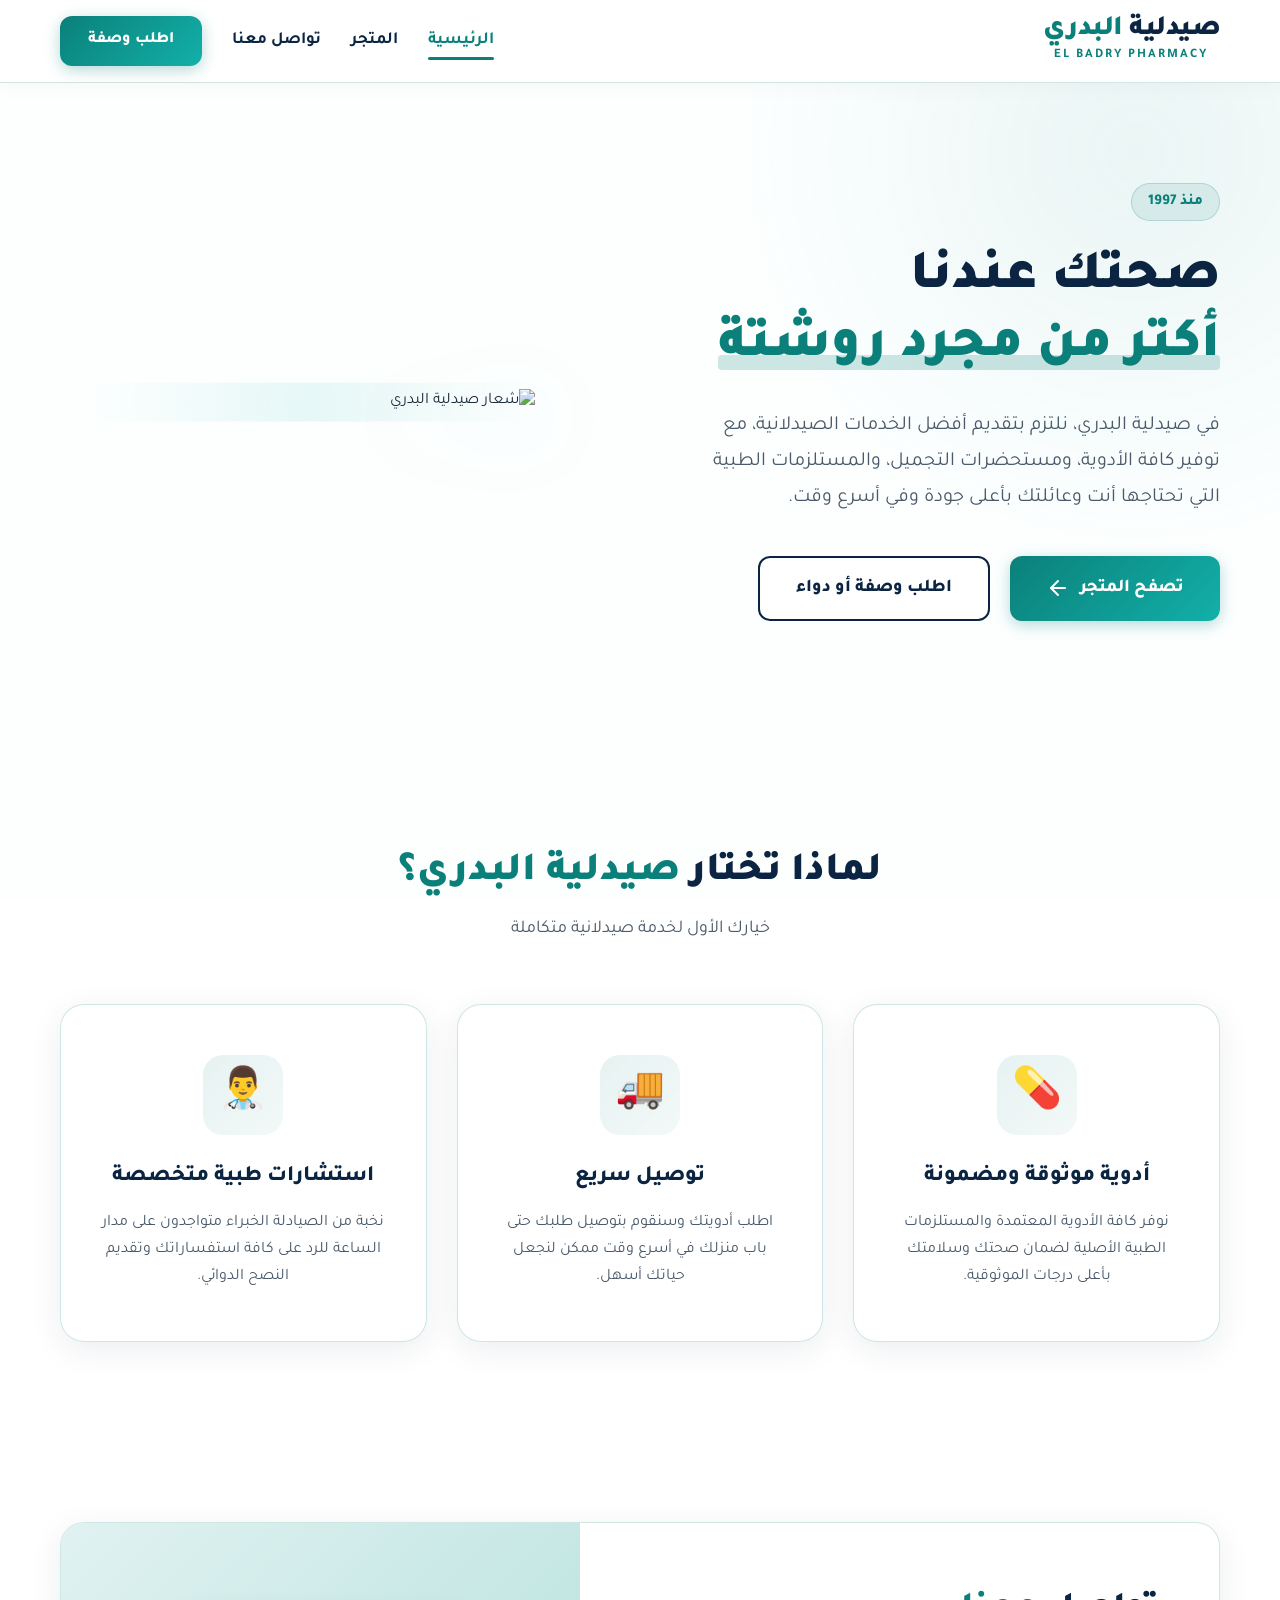
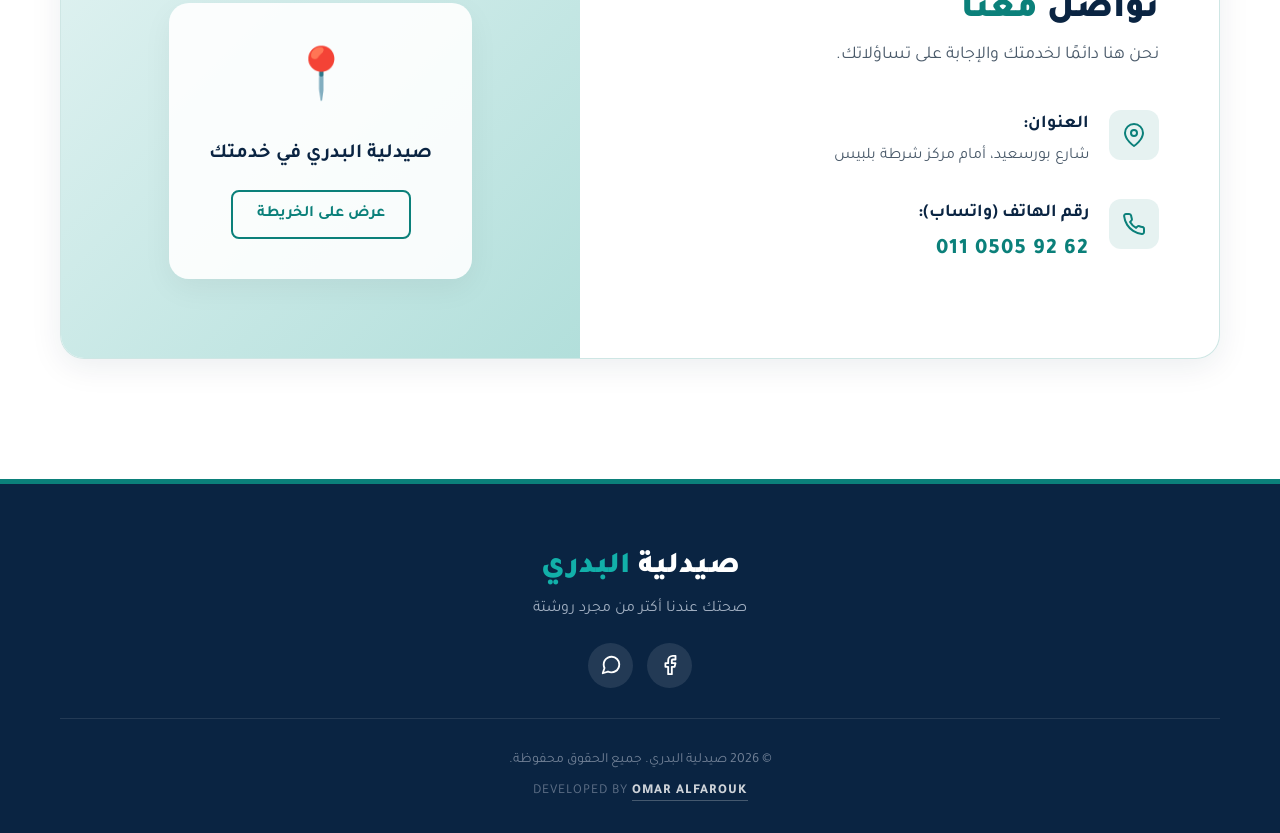
==== index.html @ ee7cc5f9 "Add files via upload" ====
<!DOCTYPE html>
<html lang="ar" dir="rtl">

<head>
    <meta charset="UTF-8">
    <meta name="viewport" content="width=device-width, initial-scale=1.0">
    <title>صيدلية البدري - El Badry Pharmacy</title>
    <link rel="icon" type="image/png" href="logologo.png"size="any">
    <!-- Google Fonts -->
    <link rel="preconnect" href="https://fonts.googleapis.com">
    <link rel="preconnect" href="https://fonts.gstatic.com" crossorigin>
    <link href="https://fonts.googleapis.com/css2?family=Tajawal:wght@400;500;700;800;900&display=swap"
        rel="stylesheet">
    <link rel="stylesheet" href="css/style.css?v=5">
    <meta name="description"
        content="صيدلية البدري هي خيارك الأول للرعاية الصحية والأدوية. صحتك عندنا أكتر من مجرد روشتة، منذ 1997. شارع بورسعيد امام مركز شرطة بلبيس.">
</head>

<body>
    <div class="bg-pattern"></div>

    <header class="navbar">
        <div class="container">
            <div class="logo">
                <a href="index.html">
                    <h1>صيدلية <span>البدري</span></h1>
                    <span class="en-logo">EL BADRY PHARMACY</span>
                </a>
            </div>
            <nav id="nav-links">
                <a href="index.html" class="active">الرئيسية</a>
                <a href="store.html">المتجر</a>
                <a href="#contact">تواصل معنا</a>
                <a href="order.html" class="btn-primary pulse-btn">اطلب وصفة</a>
            </nav>
        </div>
    </header>

    <main>
        <section class="hero">
            <div class="container hero-content">
                <div class="text-content">
                    <div class="badge">منذ 1997</div>
                    <h2>صحتك عندنا <br><span class="highlight">أكتر من مجرد روشتة</span></h2>
                    <p>في صيدلية البدري، نلتزم بتقديم أفضل الخدمات الصيدلانية، مع توفير كافة الأدوية، ومستحضرات التجميل،
                        والمستلزمات الطبية التي تحتاجها أنت وعائلتك بأعلى جودة وفي أسرع وقت.</p>
                    <div class="actions">
                        <a href="store.html" class="btn-primary btn-large shadow-hover">تصفح المتجر
                            <svg xmlns="http://www.w3.org/2000/svg" width="24" height="24" viewBox="0 0 24 24"
                                fill="none" stroke="currentColor" stroke-width="2" stroke-linecap="round"
                                stroke-linejoin="round">
                                <line x1="5" y1="12" x2="19" y2="12"></line>
                                <polyline points="12 5 5 12 12 19"></polyline>
                            </svg>
                        </a>
                        <a href="order.html" class="btn-secondary btn-large">اطلب وصفة أو دواء</a>
                    </div>
                </div>
                <div class="image-content">
                    <!-- ضع صورة اللوجو هنا، قم بتسميتها logo.png أو logo.svg وضعها في مجلد public -->
                    <img src="logo.png" alt="شعار صيدلية البدري" class="hero-logo-img float-anim">
                </div>
            </div>
        </section>

        <section class="features" id="about">
            <div class="container">
                <div class="section-title">
                    <h2>لماذا تختار <span>صيدلية البدري؟</span></h2>
                    <p>خيارك الأول لخدمة صيدلانية متكاملة</p>
                </div>
                <div class="features-grid">
                    <div class="feature-card glass-card">
                        <div class="icon-wrapper">💊</div>
                        <h3>أدوية موثوقة ومضمونة</h3>
                        <p>نوفر كافة الأدوية المعتمدة والمستلزمات الطبية الأصلية لضمان صحتك وسلامتك بأعلى درجات
                            الموثوقية.</p>
                    </div>
                    <div class="feature-card glass-card">
                        <div class="icon-wrapper">🚚</div>
                        <h3>توصيل سريع</h3>
                        <p>اطلب أدويتك وسنقوم بتوصيل طلبك حتى باب منزلك في أسرع وقت ممكن لنجعل حياتك أسهل.</p>
                    </div>
                    <div class="feature-card glass-card">
                        <div class="icon-wrapper">👨‍⚕️</div>
                        <h3>استشارات طبية متخصصة</h3>
                        <p>نخبة من الصيادلة الخبراء متواجدون على مدار الساعة للرد على كافة استفساراتك وتقديم النصح
                            الدوائي.</p>
                    </div>
                </div>
            </div>
        </section>

        <section class="contact-section" id="contact">
            <div class="container">
                <div class="contact-card glass-card">
                    <div class="contact-info">
                        <h2>تواصل <span>معنا</span></h2>
                        <p>نحن هنا دائمًا لخدمتك والإجابة على تساؤلاتك.</p>

                        <div class="info-item">
                            <div class="info-icon">
                                <svg xmlns="http://www.w3.org/2000/svg" width="24" height="24" viewBox="0 0 24 24"
                                    fill="none" stroke="currentColor" stroke-width="2" stroke-linecap="round"
                                    stroke-linejoin="round">
                                    <path d="M21 10c0 7-9 13-9 13s-9-6-9-13a9 9 0 0 1 18 0z"></path>
                                    <circle cx="12" cy="10" r="3"></circle>
                                </svg>
                            </div>
                            <div class="info-text">
                                <strong>العنوان:</strong>
                                <span>شارع بورسعيد، أمام مركز شرطة بلبيس</span>
                            </div>
                        </div>

                        <div class="info-item">
                            <div class="info-icon">
                                <svg xmlns="http://www.w3.org/2000/svg" width="24" height="24" viewBox="0 0 24 24"
                                    fill="none" stroke="currentColor" stroke-width="2" stroke-linecap="round"
                                    stroke-linejoin="round">
                                    <path
                                        d="M22 16.92v3a2 2 0 0 1-2.18 2 19.79 19.79 0 0 1-8.63-3.07 19.5 19.5 0 0 1-6-6 19.79 19.79 0 0 1-3.07-8.67A2 2 0 0 1 4.11 2h3a2 2 0 0 1 2 1.72 12.84 12.84 0 0 0 .7 2.81 2 2 0 0 1-.45 2.11L8.09 9.91a16 16 0 0 0 6 6l1.27-1.27a2 2 0 0 1 2.11-.45 12.84 12.84 0 0 0 2.81.7A2 2 0 0 1 22 16.92z">
                                    </path>
                                </svg>
                            </div>
                            <div class="info-text">
                                <strong>رقم الهاتف (واتساب):</strong>
                                <a href="https://wa.me/+201105059262" target="_blank">
                                    <span class="phone-num" dir="ltr"
                                        style="display: inline-block; transition: transform 0.3s;">011 0505 92 62</span>
                                </a>
                            </div>
                        </div>
                    </div>
                    <div class="contact-map">
                        <!-- Placeholder for a map or just an illustration -->
                        <div class="map-placeholder">
                            <div class="map-icon">📍</div>
                            <p>صيدلية البدري في خدمتك</p>
                            <a href="https://maps.google.com/?q=صيدلية+البدري+بلبيس" target="_blank"
                                class="btn-outline">عرض على الخريطة</a>
                        </div>
                    </div>
                </div>
            </div>
        </section>
    </main>

    <footer>
        <div class="container footer-content">
            <div class="footer-logo">
                <h3>صيدلية <span>البدري</span></h3>
                <p style="margin-bottom: 20px;">صحتك عندنا أكتر من مجرد روشتة</p>
                <div class="social-links" style="margin-bottom: 30px;">
                    <a href="https://www.facebook.com/elbadrypharmacies" target="_blank"
                        style="display: inline-flex; align-items: center; justify-content: center; width: 45px; height: 45px; background: rgba(255,255,255,0.1); border-radius: 50%; color: white; transition: all 0.3s; margin: 0 5px;"
                        onmouseover="this.style.background='var(--primary-light)'; this.style.transform='translateY(-3px)';"
                        onmouseout="this.style.background='rgba(255,255,255,0.1)'; this.style.transform='translateY(0)';">
                        <svg xmlns="http://www.w3.org/2000/svg" width="22" height="22" viewBox="0 0 24 24" fill="none"
                            stroke="currentColor" stroke-width="2" stroke-linecap="round" stroke-linejoin="round">
                            <path d="M18 2h-3a5 5 0 0 0-5 5v3H7v4h3v8h4v-8h3l1-4h-4V7a1 1 0 0 1 1-1h3z"></path>
                        </svg>
                    </a>
                    <a href="https://wa.me/+201105059262" target="_blank"
                        style="display: inline-flex; align-items: center; justify-content: center; width: 45px; height: 45px; background: rgba(255,255,255,0.1); border-radius: 50%; color: white; transition: all 0.3s; margin: 0 5px;"
                        onmouseover="this.style.background='#25D366'; this.style.transform='translateY(-3px)';"
                        onmouseout="this.style.background='rgba(255,255,255,0.1)'; this.style.transform='translateY(0)';">
                        <svg xmlns="http://www.w3.org/2000/svg" width="22" height="22" viewBox="0 0 24 24" fill="none"
                            stroke="currentColor" stroke-width="2" stroke-linecap="round" stroke-linejoin="round">
                            <path
                                d="M21 11.5a8.38 8.38 0 0 1-.9 3.8 8.5 8.5 0 0 1-7.6 4.7 8.38 8.38 0 0 1-3.8-.9L3 21l1.9-5.7a8.38 8.38 0 0 1-.9-3.8 8.5 8.5 0 0 1 4.7-7.6 8.38 8.38 0 0 1 3.8-.9h.5a8.48 8.48 0 0 1 8 8v.5z">
                            </path>
                        </svg>
                    </a>
                </div>
            </div>
            <div class="footer-bottom">
                <p>&copy; 2026 صيدلية البدري. جميع الحقوق محفوظة.</p>
                <p style="margin-top: 10px; font-size: 0.85em; opacity: 0.8; letter-spacing: 1px;">
                    DEVELOPED BY <a href="https://wa.me/201040981238" target="_blank"
                        style="color: #fff; font-weight: 800; text-decoration: none; border-bottom: 1px solid rgba(255,255,255,0.3); padding-bottom: 2px; transition: all 0.3s;"
                        onmouseover="this.style.borderBottom='1px solid #fff'; this.style.color='var(--primary-light)';"
                        onmouseout="this.style.borderBottom='1px solid rgba(255,255,255,0.3)'; this.style.color='#fff';">OMAR
                        ALFAROUK</a>
                </p>
            </div>
        </div>
    </footer>
</body>

</html>
---- css/style.css ----
/* CSS Variables based on El Badry Pharmacy branding */
:root {
    --primary-color: #0b807a;       /* Teal/Dark Cyan */
    --primary-light: #12b0a9;       /* Lighter Teal */
    --primary-dark: #075e5a;        /* Darker Teal */
    --secondary-color: #0a2442;     /* Navy Blue */
    --secondary-light: #16365c;     /* Lighter Navy */
    
    --bg-color: #f2fafa;            /* Very light cyan/white */
    --white: #ffffff;
    --text-dark: #1a2a3a;
    --text-gray: #4a5a6a;
    --border-color: #d1e5e4;
    
    --success-color: #059669;
    --error-color: #dc2626;
    
    --font-family: 'Tajawal', sans-serif;
    
    /* Modern Glassmorphism variables */
    --glass-bg: rgba(255, 255, 255, 0.85);
    --glass-border: rgba(11, 128, 122, 0.2);
    --glass-shadow: 0 8px 32px 0 rgba(10, 36, 66, 0.08);
}

* {
    box-sizing: border-box;
    margin: 0;
    padding: 0;
}

html, body {
    max-width: 100%;
    overflow-x: hidden;
}

html {
    scroll-behavior: smooth;
}

body {
    font-family: var(--font-family);
    background-color: var(--white);
    color: var(--text-dark);
    line-height: 1.6;
    overflow-x: hidden;
}

::selection {
    background-color: var(--primary-light);
    color: var(--white);
}

a {
    text-decoration: none;
    color: inherit;
    transition: all 0.3s ease;
}

.container {
    max-width: 1200px;
    margin: 0 auto;
    padding: 0 20px;
    width: 100%;
}

/* Background Pattern */
.bg-pattern {
    position: fixed;
    top: 0;
    left: 0;
    width: 100vw;
    height: 100vh;
    z-index: -1;
    background-color: var(--bg-color);
    background-image: radial-gradient(var(--primary-color) 0.5px, transparent 0.5px), radial-gradient(var(--primary-color) 0.5px, var(--bg-color) 0.5px);
    background-size: 20px 20px;
    background-position: 0 0, 10px 10px;
    opacity: 0.15;
}

/* Navbar */
.navbar {
    background-color: rgba(255, 255, 255, 0.95);
    backdrop-filter: blur(10px);
    -webkit-backdrop-filter: blur(10px);
    border-bottom: 1px solid var(--border-color);
    position: sticky;
    top: 0;
    z-index: 1000;
    box-shadow: 0 4px 20px rgba(0,0,0,0.03);
    transition: all 0.3s ease;
}

.navbar .container {
    display: flex;
    justify-content: space-between;
    align-items: center;
    padding: 15px 20px;
}

.logo a {
    display: flex;
    flex-direction: column;
    align-items: center;
}

.logo h1 {
    color: var(--secondary-color);
    font-size: 28px;
    font-weight: 900;
    letter-spacing: -0.5px;
    line-height: 1.1;
}

.logo h1 span {
    color: var(--primary-color);
}

.logo .en-logo {
    font-size: 13px;
    color: var(--primary-color);
    letter-spacing: 2px;
    font-weight: 700;
}

nav {
    display: flex;
    align-items: center;
    gap: 30px;
}

nav a {
    font-weight: 700;
    font-size: 17px;
    color: var(--secondary-color);
    position: relative;
}

nav a:not(.btn-primary)::after {
    content: '';
    position: absolute;
    bottom: -6px;
    left: 50%;
    transform: translateX(-50%);
    width: 0;
    height: 3px;
    background-color: var(--primary-color);
    border-radius: 2px;
    transition: width 0.3s ease;
}

nav a:hover:not(.btn-primary)::after, 
nav a.active:not(.btn-primary)::after {
    width: 100%;
}

nav a:hover:not(.btn-primary), 
nav a.active:not(.btn-primary) {
    color: var(--primary-color);
}

/* Buttons */
.btn-primary, .btn-secondary {
    display: inline-flex;
    align-items: center;
    justify-content: center;
    gap: 10px;
    padding: 12px 28px;
    border-radius: 12px;
    font-weight: 800;
    font-size: 16px;
    border: none;
    cursor: pointer;
    transition: all 0.4s cubic-bezier(0.175, 0.885, 0.32, 1.275);
    text-align: center;
    position: relative;
    overflow: hidden;
}

.btn-primary {
    background: linear-gradient(135deg, var(--primary-color) 0%, var(--primary-light) 100%);
    color: var(--white) !important;
    box-shadow: 0 4px 15px rgba(11, 128, 122, 0.3);
}

.btn-primary:hover {
    transform: translateY(-3px);
    box-shadow: 0 8px 25px rgba(11, 128, 122, 0.4);
    background: linear-gradient(135deg, var(--primary-light) 0%, var(--primary-color) 100%);
}

.btn-secondary {
    background-color: var(--white);
    color: var(--secondary-color) !important;
    border: 2px solid var(--secondary-color);
}

.btn-secondary:hover {
    background-color: var(--secondary-color);
    color: var(--white) !important;
    transform: translateY(-3px);
}

.btn-large {
    padding: 16px 36px;
    font-size: 18px;
}

.btn-outline {
    background-color: transparent;
    border: 2px solid var(--primary-color);
    color: var(--primary-color);
    padding: 10px 24px;
    border-radius: 8px;
    font-weight: 700;
    display: inline-block;
}

.btn-outline:hover {
    background-color: var(--primary-color);
    color: var(--white);
}

/* Pulse animation for CTA */
.pulse-btn {
    animation: pulse 2s infinite;
}

@keyframes pulse {
    0% { box-shadow: 0 0 0 0 rgba(11, 128, 122, 0.6); }
    70% { box-shadow: 0 0 0 15px rgba(11, 128, 122, 0); }
    100% { box-shadow: 0 0 0 0 rgba(11, 128, 122, 0); }
}

/* Hero Section */
.hero {
    position: relative;
    padding: 100px 0 120px;
    overflow: hidden;
}

.hero::before {
    content: '';
    position: absolute;
    top: -50%; right: -20%;
    width: 800px; height: 800px;
    background: radial-gradient(circle, rgba(11,128,122,0.08) 0%, rgba(255,255,255,0) 70%);
    border-radius: 50%;
    z-index: -1;
}

.hero-content {
    display: flex;
    align-items: center;
    justify-content: space-between;
    gap: 60px;
}

.text-content {
    flex: 1.2;
}

.badge {
    display: inline-block;
    padding: 6px 16px;
    background-color: rgba(11, 128, 122, 0.1);
    color: var(--primary-color);
    border-radius: 50px;
    font-weight: 800;
    font-size: 15px;
    margin-bottom: 25px;
    border: 1px solid rgba(11, 128, 122, 0.2);
}

.text-content h2 {
    font-size: 55px;
    color: var(--secondary-color);
    margin-bottom: 25px;
    line-height: 1.25;
    font-weight: 900;
}

.text-content h2 .highlight {
    color: var(--primary-color);
    position: relative;
    z-index: 1;
}

.text-content h2 .highlight::after {
    content: '';
    position: absolute;
    bottom: 5px; right: 0;
    width: 100%; height: 15px;
    background-color: rgba(11, 128, 122, 0.2);
    z-index: -1;
    border-radius: 4px;
}

.text-content p {
    font-size: 20px;
    color: var(--text-gray);
    margin-bottom: 40px;
    line-height: 1.8;
    max-width: 90%;
}

.actions {
    display: flex;
    gap: 20px;
}

.image-content {
    flex: 1;
    display: flex;
    justify-content: center;
    position: relative;
}

.image-content::after {
    content: '';
    position: absolute;
    width: 100%; height: 100%;
    background: radial-gradient(circle, var(--primary-light) 0%, transparent 60%);
    opacity: 0.1;
    scale: 1.5;
    z-index: -1;
}

.hero-logo-img {
    width: 100%;
    max-width: 450px;
    height: auto;
    object-fit: contain;
    filter: drop-shadow(0 20px 40px rgba(11, 128, 122, 0.25));
}

.float-anim {
    animation: float 6s ease-in-out infinite;
}

@keyframes float {
    0% { transform: translateY(0px); }
    50% { transform: translateY(-20px); }
    100% { transform: translateY(0px); }
}

/* Glassmorphism Cards */
.glass-card {
    background: var(--glass-bg);
    backdrop-filter: blur(16px);
    -webkit-backdrop-filter: blur(16px);
    border: 1px solid var(--glass-border);
    box-shadow: var(--glass-shadow);
    border-radius: 24px;
}

/* Features Section */
.features {
    padding: 100px 0;
    background-color: transparent;
    position: relative;
    z-index: 10;
}

.section-title {
    text-align: center;
    margin-bottom: 60px;
}

.section-title h2 {
    font-size: 40px;
    color: var(--secondary-color);
    font-weight: 900;
}

.section-title h2 span {
    color: var(--primary-color);
}

.section-title p {
    font-size: 18px;
    color: var(--text-gray);
    margin-top: 10px;
}

.features-grid {
    display: grid;
    grid-template-columns: repeat(auto-fit, minmax(320px, 1fr));
    gap: 30px;
}

.feature-card {
    padding: 50px 40px;
    text-align: center;
    transition: transform 0.4s ease, box-shadow 0.4s ease;
}

.feature-card:hover {
    transform: translateY(-15px);
    box-shadow: 0 20px 40px rgba(10, 36, 66, 0.12);
    border-color: rgba(11, 128, 122, 0.4);
}

.feature-card .icon-wrapper {
    width: 80px; height: 80px;
    margin: 0 auto 25px;
    background: linear-gradient(135deg, rgba(11, 128, 122, 0.1), rgba(11, 128, 122, 0.05));
    border-radius: 20px;
    display: flex;
    align-items: center;
    justify-content: center;
    font-size: 40px;
    color: var(--primary-color);
}

.feature-card h3 {
    color: var(--secondary-color);
    font-size: 22px;
    margin-bottom: 15px;
    font-weight: 800;
}

.feature-card p {
    color: var(--text-gray);
    font-size: 16px;
    line-height: 1.7;
}

/* Contact Section */
.contact-section {
    padding: 80px 0 120px;
}

.contact-card {
    display: flex;
    overflow: hidden;
    padding: 0;
}

.contact-info {
    flex: 1;
    padding: 60px;
}

.contact-info h2 {
    font-size: 36px;
    color: var(--secondary-color);
    font-weight: 900;
}

.contact-info h2 span {
    color: var(--primary-color);
}

.contact-info > p {
    font-size: 18px;
    color: var(--text-gray);
    margin-bottom: 40px;
}

.info-item {
    display: flex;
    align-items: flex-start;
    gap: 20px;
    margin-bottom: 30px;
}

.info-icon {
    width: 50px; height: 50px;
    background-color: rgba(11, 128, 122, 0.1);
    color: var(--primary-color);
    border-radius: 12px;
    display: flex;
    align-items: center;
    justify-content: center;
    flex-shrink: 0;
}

.info-text strong {
    display: block;
    color: var(--secondary-color);
    font-size: 18px;
    margin-bottom: 5px;
}

.info-text span {
    color: var(--text-gray);
    font-size: 16px;
}

.phone-num {
    font-size: 22px !important;
    font-weight: 800;
    color: var(--primary-color) !important;
    letter-spacing: 1px;
}

.contact-map {
    flex: 1;
    background: linear-gradient(135deg, #e0f2f1 0%, #b2dfdb 100%);
    display: flex;
    align-items: center;
    justify-content: center;
    min-height: 400px;
}

.map-placeholder {
    text-align: center;
    background: rgba(255,255,255,0.9);
    padding: 40px;
    border-radius: 20px;
    box-shadow: 0 10px 30px rgba(0,0,0,0.05);
}

.map-icon {
    font-size: 50px;
    margin-bottom: 15px;
}

.map-placeholder p {
    font-weight: 700;
    color: var(--secondary-color);
    margin-bottom: 20px;
    font-size: 20px;
}

/* Order Page Enhancements */
.order-body {
    background-color: var(--bg-color);
}

.order-header {
    margin-bottom: 40px;
}

.order-header h2 {
    font-size: 42px;
    color: var(--secondary-color);
    font-weight: 900;
}

.order-header h2 span {
    color: var(--primary-color);
}

.order-header p {
    font-size: 18px;
    color: var(--text-gray);
    max-width: 600px;
    margin: 15px auto 0;
}

.form-wrapper {
    max-width: 750px;
    margin: 0 auto;
    padding: 50px;
}

.form-anim {
    animation: slideUp 0.8s cubic-bezier(0.165, 0.84, 0.44, 1) forwards;
}

@keyframes slideUp {
    from { opacity: 0; transform: translateY(40px); }
    to { opacity: 1; transform: translateY(0); }
}

.input-row {
    display: flex;
    gap: 20px;
}

.input-row .input-group {
    flex: 1;
}

.input-group {
    margin-bottom: 25px;
}

.input-group label {
    display: block;
    margin-bottom: 10px;
    font-weight: 800;
    color: var(--secondary-color);
    font-size: 16px;
}

.required {
    color: var(--error-color);
}

.input-group input,
.input-group textarea {
    width: 100%;
    padding: 16px 20px;
    border: 2px solid var(--border-color);
    border-radius: 12px;
    font-family: inherit;
    font-size: 16px;
    transition: all 0.3s ease;
    background-color: rgba(255, 255, 255, 0.9);
}

.input-group input:focus,
.input-group textarea:focus {
    outline: none;
    border-color: var(--primary-color);
    box-shadow: 0 0 0 4px rgba(11, 128, 122, 0.15);
    background-color: var(--white);
    transform: translateY(-2px);
}

.form-note {
    text-align: center;
    margin-top: 20px;
    font-size: 14px;
    color: var(--text-gray);
}

.btn-submit {
    width: 100%;
    margin-top: 10px;
    padding: 18px;
    font-size: 20px;
    border-radius: 12px;
}

.spinner {
    display: inline-block;
    width: 20px; height: 20px;
    border: 3px solid rgba(255,255,255,0.3);
    border-radius: 50%;
    border-top-color: #fff;
    animation: spin 1s ease-in-out infinite;
    margin-left: 10px;
}

@keyframes spin {
    to { transform: rotate(360deg); }
}

.alert {
    padding: 18px 20px;
    border-radius: 12px;
    margin-bottom: 25px;
    font-weight: 700;
    font-size: 16px;
    text-align: center;
    animation: fadeIn 0.5s ease;
}

@keyframes fadeIn {
    from { opacity: 0; }
    to { opacity: 1; }
}

.alert-success {
    background-color: rgba(5, 150, 105, 0.1);
    color: var(--success-color);
    border: 2px solid rgba(5, 150, 105, 0.3);
}

.alert-error {
    background-color: rgba(220, 38, 38, 0.1);
    color: var(--error-color);
    border: 2px solid rgba(220, 38, 38, 0.3);
}

/* Footer */
footer {
    background-color: var(--secondary-color);
    color: var(--white);
    padding: 60px 0 30px;
    position: relative;
    border-top: 5px solid var(--primary-color);
}

.footer-content {
    display: flex;
    flex-direction: column;
    align-items: center;
    text-align: center;
}

.footer-logo h3 {
    font-size: 30px;
    font-weight: 900;
    margin-bottom: 5px;
}

.footer-logo h3 span {
    color: var(--primary-light);
}

.footer-logo p {
    color: #a0aec0;
    font-size: 16px;
    margin-bottom: 40px;
}

.footer-bottom {
    width: 100%;
    padding-top: 30px;
    border-top: 1px solid rgba(255,255,255,0.1);
}

.footer-bottom p {
    color: #718096;
    font-size: 14px;
}

.hidden { display: none !important; }

/* Responsive */
@media (max-width: 992px) {
    .hero-content {
        flex-direction: column;
        text-align: center;
    }
    
    .hero-logo-img {
        max-width: 200px;
        margin-top: 20px;
    }
    
    .text-content h2 {
        font-size: 45px;
    }
    
    .text-content p {
        margin: 0 auto 30px;
    }
    
    .actions {
        justify-content: center;
    }
    
    .contact-card {
        flex-direction: column;
    }
}

@media (max-width: 768px) {
    .navbar .container {
        flex-direction: column;
        gap: 15px;
    }
    
    .input-row {
        flex-direction: column;
        gap: 0;
    }
    
    .text-content h2 {
        font-size: 38px;
    }
    
    .form-wrapper {
        padding: 30px 20px;
    }
    
    .contact-info {
        padding: 40px 20px;
    }
}
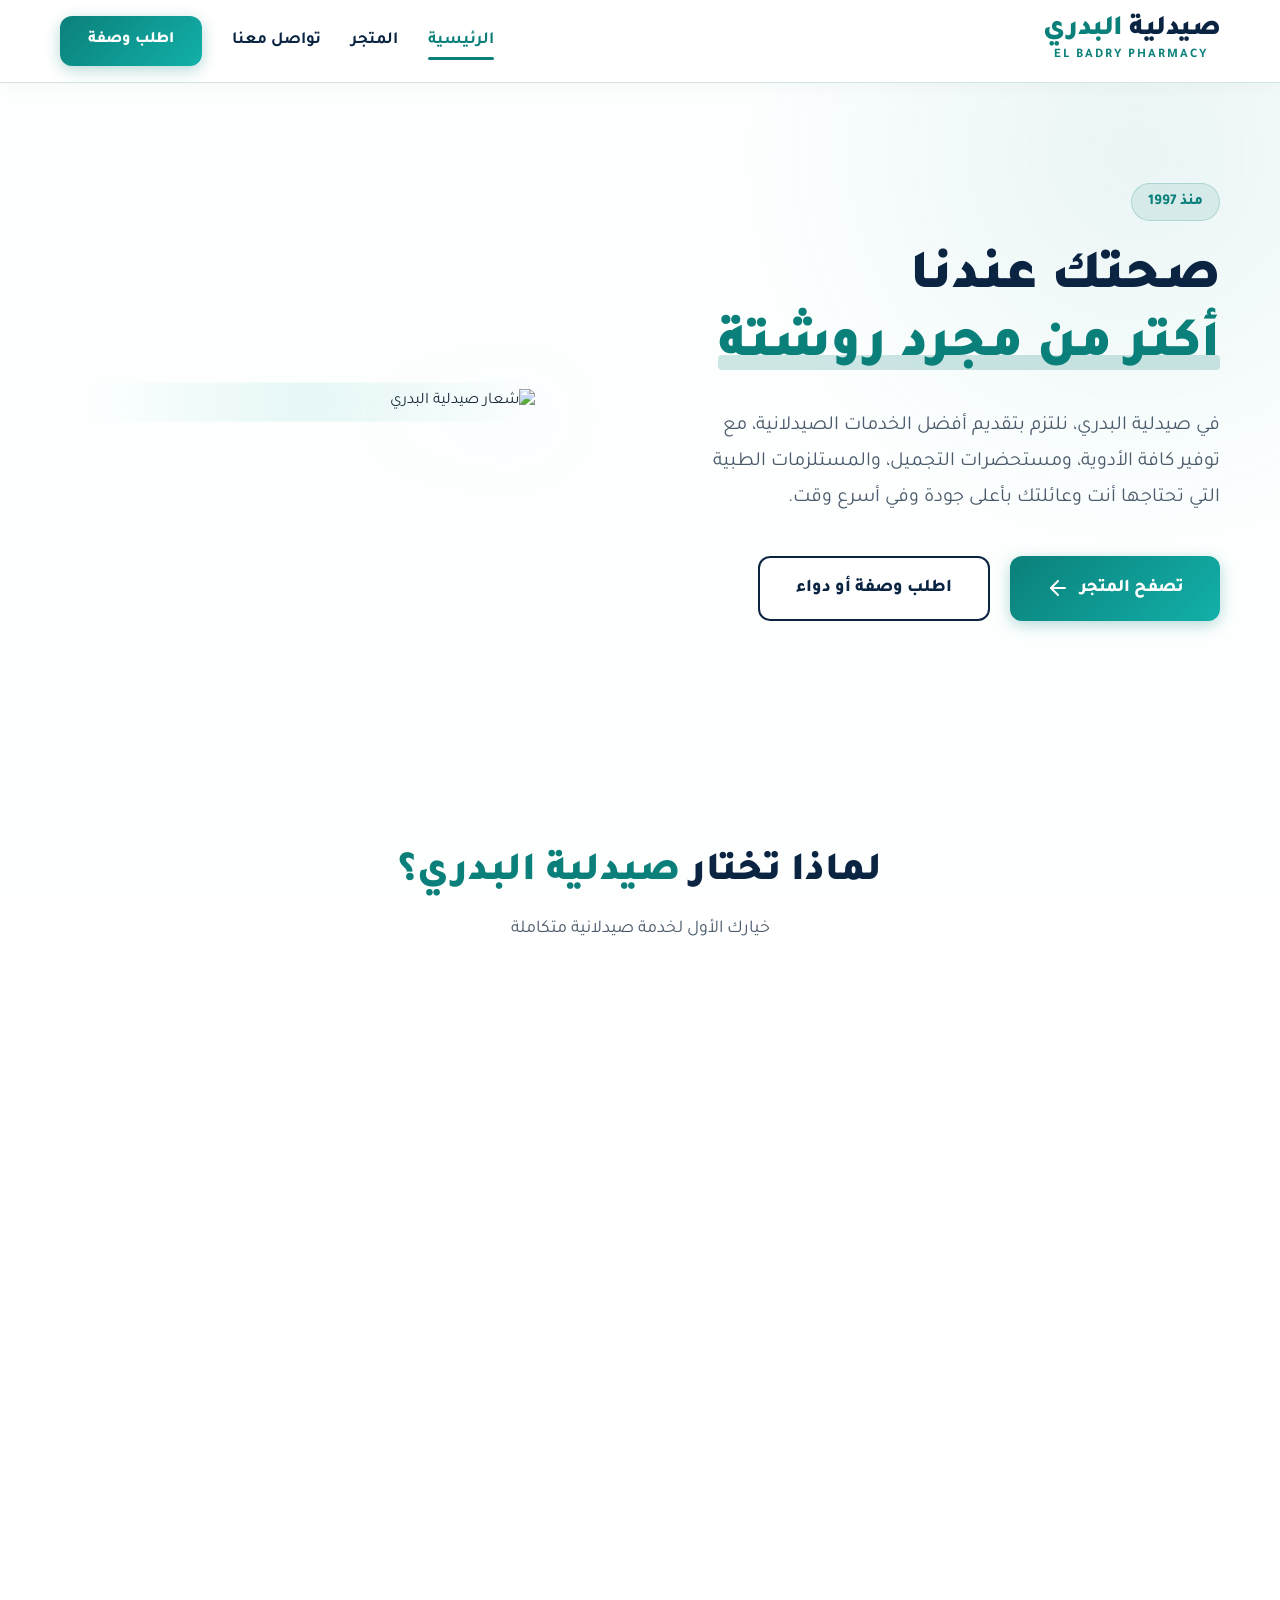
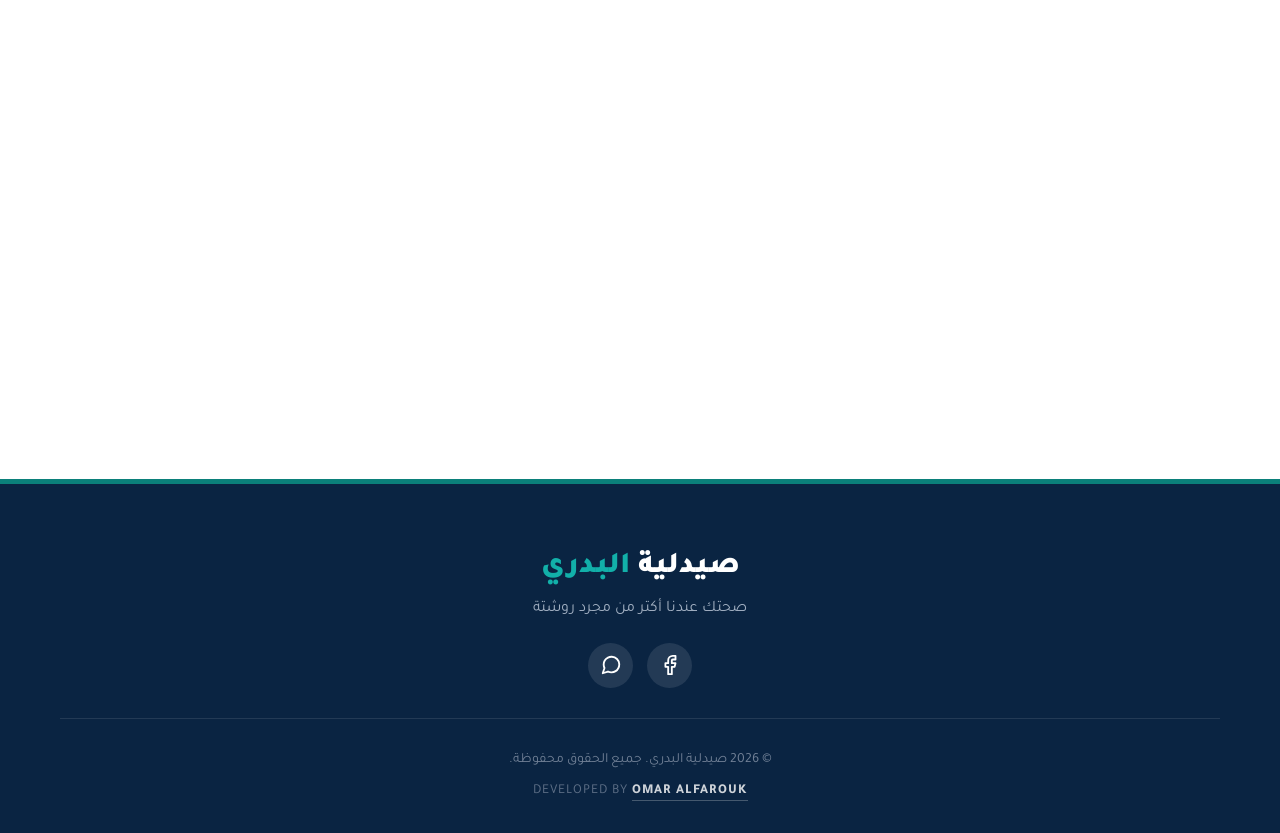
==== commit e2674952: "Add files via upload" ====
--- a/index.html
+++ b/index.html
@@ -5,7 +5,7 @@
     <meta charset="UTF-8">
     <meta name="viewport" content="width=device-width, initial-scale=1.0">
     <title>صيدلية البدري - El Badry Pharmacy</title>
-    <link rel="icon" type="image/png" href="logologo.png"size="any">
+    <link rel="icon" type="image/png" href="logologo.png">
     <!-- Google Fonts -->
     <link rel="preconnect" href="https://fonts.googleapis.com">
     <link rel="preconnect" href="https://fonts.gstatic.com" crossorigin>
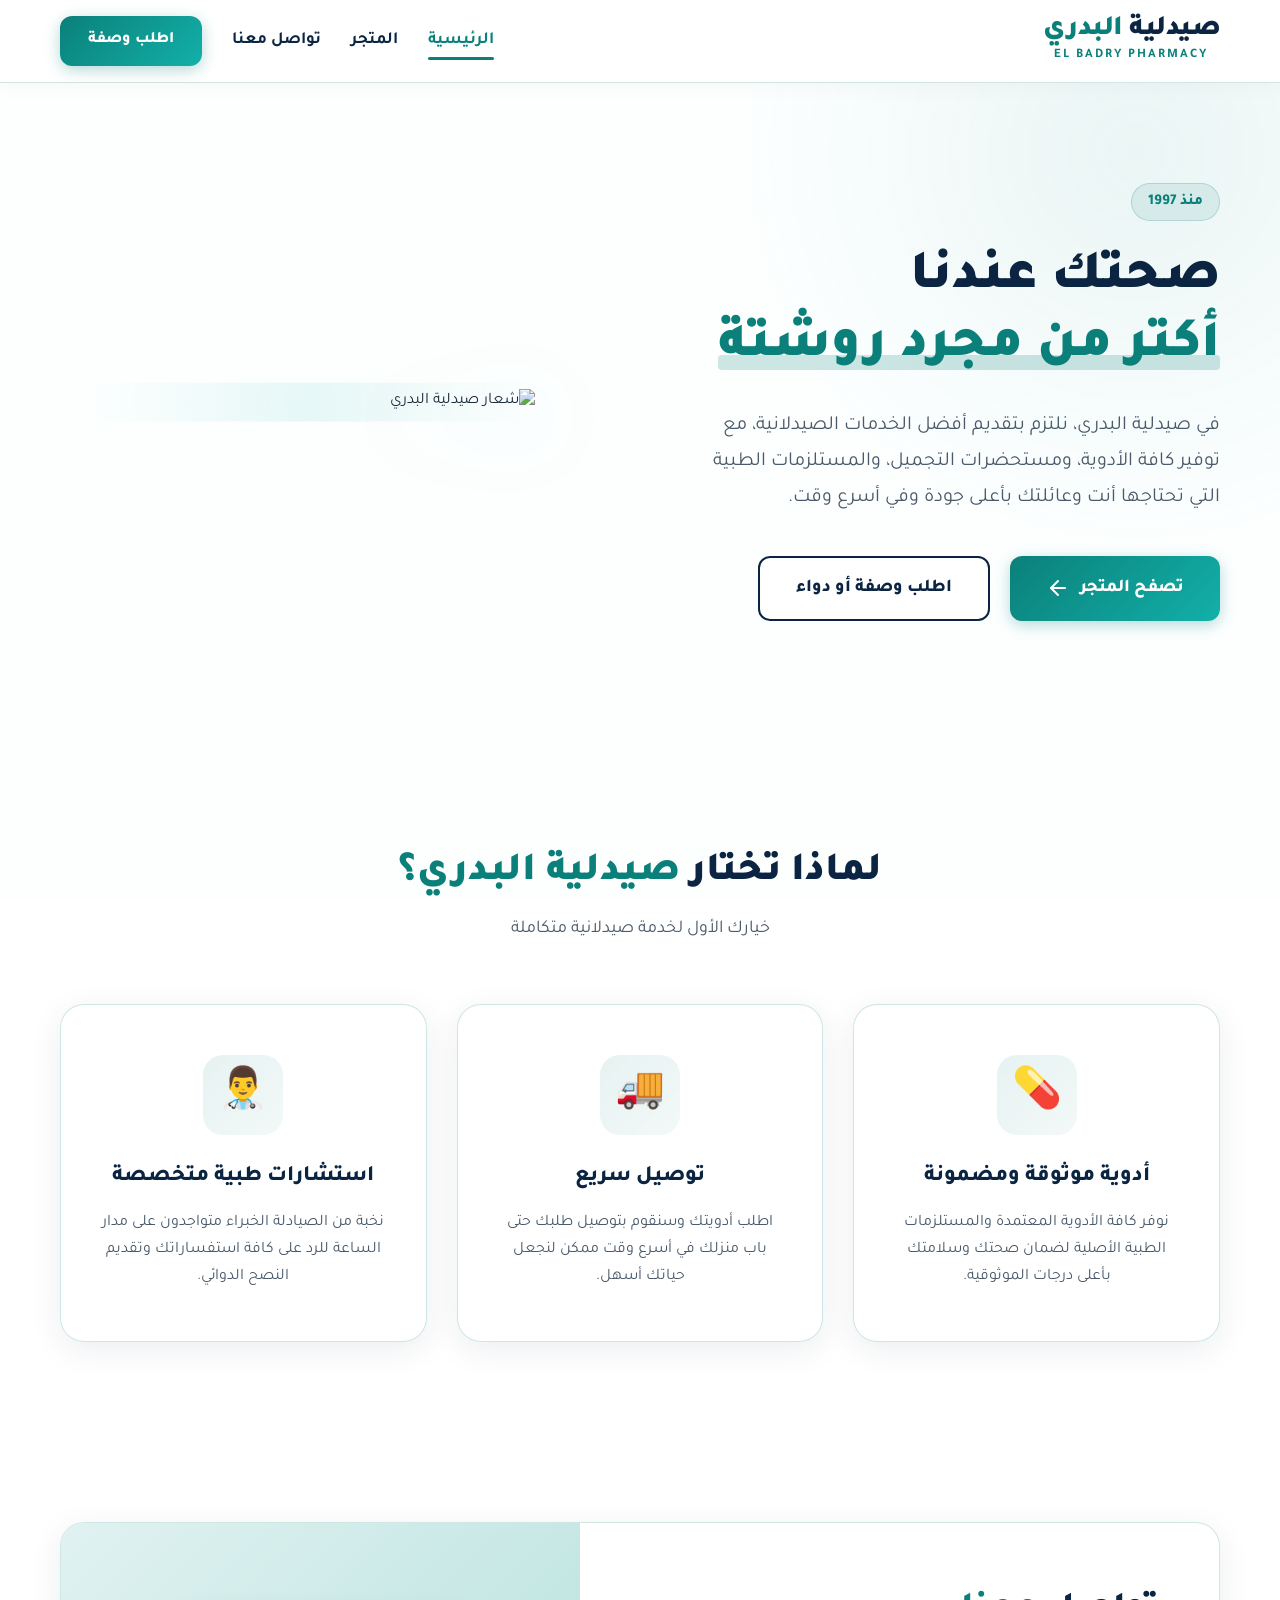
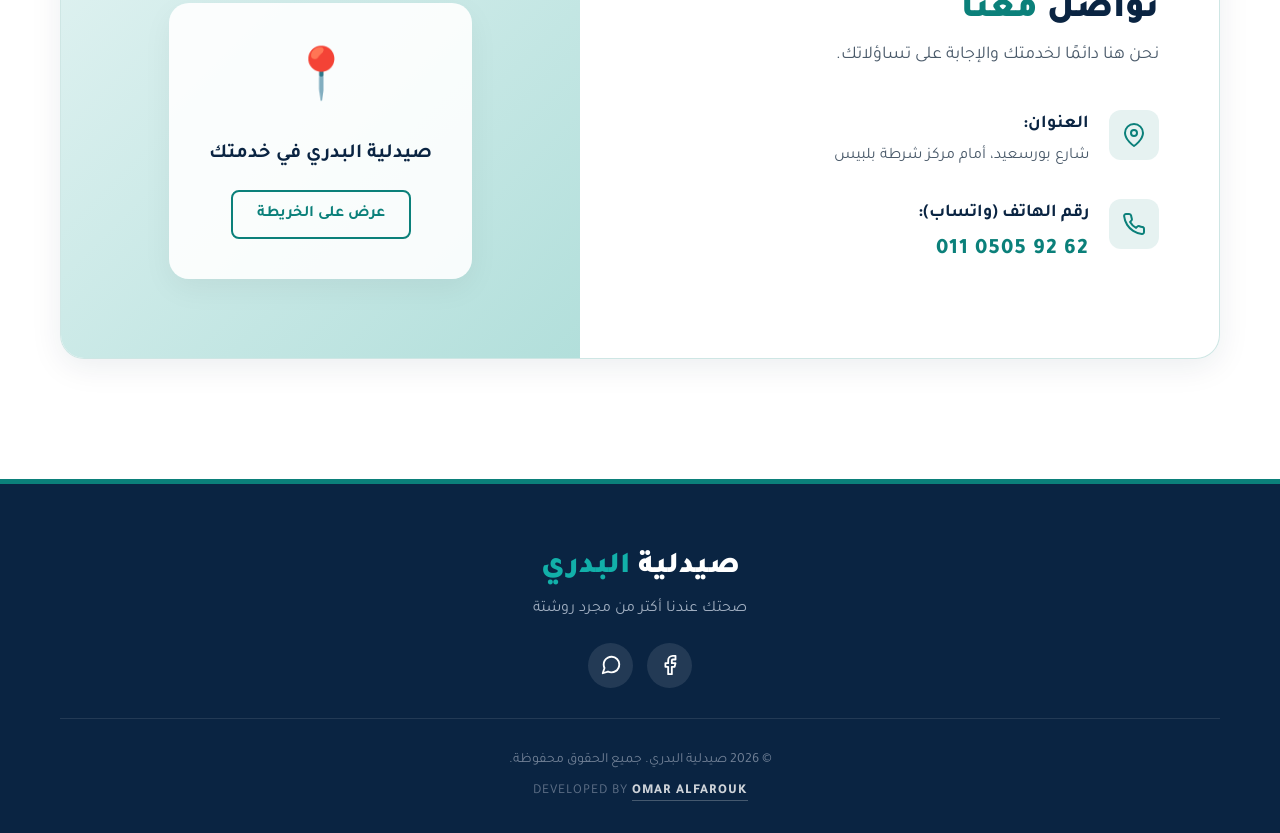
==== commit 5775a2dd: "سرعة التحميل" ====
--- a/index.html
+++ b/index.html
@@ -5,7 +5,7 @@
     <meta charset="UTF-8">
     <meta name="viewport" content="width=device-width, initial-scale=1.0">
     <title>صيدلية البدري - El Badry Pharmacy</title>
-    <link rel="icon" type="image/png" href="logologo.png">
+    <link rel="icon" type="image/png" href="/logologo.png">
     <!-- Google Fonts -->
     <link rel="preconnect" href="https://fonts.googleapis.com">
     <link rel="preconnect" href="https://fonts.gstatic.com" crossorigin>
--- a/css/style.css
+++ b/css/style.css
@@ -1,22 +1,28 @@
 /* CSS Variables based on El Badry Pharmacy branding */
 :root {
-    --primary-color: #0b807a;       /* Teal/Dark Cyan */
-    --primary-light: #12b0a9;       /* Lighter Teal */
-    --primary-dark: #075e5a;        /* Darker Teal */
-    --secondary-color: #0a2442;     /* Navy Blue */
-    --secondary-light: #16365c;     /* Lighter Navy */
-    
-    --bg-color: #f2fafa;            /* Very light cyan/white */
+    --primary-color: #0b807a;
+    /* Teal/Dark Cyan */
+    --primary-light: #12b0a9;
+    /* Lighter Teal */
+    --primary-dark: #075e5a;
+    /* Darker Teal */
+    --secondary-color: #0a2442;
+    /* Navy Blue */
+    --secondary-light: #16365c;
+    /* Lighter Navy */
+
+    --bg-color: #f2fafa;
+    /* Very light cyan/white */
     --white: #ffffff;
     --text-dark: #1a2a3a;
     --text-gray: #4a5a6a;
     --border-color: #d1e5e4;
-    
+
     --success-color: #059669;
     --error-color: #dc2626;
-    
+
     --font-family: 'Tajawal', sans-serif;
-    
+
     /* Modern Glassmorphism variables */
     --glass-bg: rgba(255, 255, 255, 0.85);
     --glass-border: rgba(11, 128, 122, 0.2);
@@ -29,7 +35,8 @@
     padding: 0;
 }
 
-html, body {
+html,
+body {
     max-width: 100%;
     overflow-x: hidden;
 }
@@ -88,7 +95,7 @@
     position: sticky;
     top: 0;
     z-index: 1000;
-    box-shadow: 0 4px 20px rgba(0,0,0,0.03);
+    box-shadow: 0 4px 20px rgba(0, 0, 0, 0.03);
     transition: all 0.3s ease;
 }
 
@@ -150,18 +157,19 @@
     transition: width 0.3s ease;
 }
 
-nav a:hover:not(.btn-primary)::after, 
+nav a:hover:not(.btn-primary)::after,
 nav a.active:not(.btn-primary)::after {
     width: 100%;
 }
 
-nav a:hover:not(.btn-primary), 
+nav a:hover:not(.btn-primary),
 nav a.active:not(.btn-primary) {
     color: var(--primary-color);
 }
 
 /* Buttons */
-.btn-primary, .btn-secondary {
+.btn-primary,
+.btn-secondary {
     display: inline-flex;
     align-items: center;
     justify-content: center;
@@ -228,9 +236,17 @@
 }
 
 @keyframes pulse {
-    0% { box-shadow: 0 0 0 0 rgba(11, 128, 122, 0.6); }
-    70% { box-shadow: 0 0 0 15px rgba(11, 128, 122, 0); }
-    100% { box-shadow: 0 0 0 0 rgba(11, 128, 122, 0); }
+    0% {
+        box-shadow: 0 0 0 0 rgba(11, 128, 122, 0.6);
+    }
+
+    70% {
+        box-shadow: 0 0 0 15px rgba(11, 128, 122, 0);
+    }
+
+    100% {
+        box-shadow: 0 0 0 0 rgba(11, 128, 122, 0);
+    }
 }
 
 /* Hero Section */
@@ -243,9 +259,11 @@
 .hero::before {
     content: '';
     position: absolute;
-    top: -50%; right: -20%;
-    width: 800px; height: 800px;
-    background: radial-gradient(circle, rgba(11,128,122,0.08) 0%, rgba(255,255,255,0) 70%);
+    top: -50%;
+    right: -20%;
+    width: 800px;
+    height: 800px;
+    background: radial-gradient(circle, rgba(11, 128, 122, 0.08) 0%, rgba(255, 255, 255, 0) 70%);
     border-radius: 50%;
     z-index: -1;
 }
@@ -290,8 +308,10 @@
 .text-content h2 .highlight::after {
     content: '';
     position: absolute;
-    bottom: 5px; right: 0;
-    width: 100%; height: 15px;
+    bottom: 5px;
+    right: 0;
+    width: 100%;
+    height: 15px;
     background-color: rgba(11, 128, 122, 0.2);
     z-index: -1;
     border-radius: 4px;
@@ -320,7 +340,8 @@
 .image-content::after {
     content: '';
     position: absolute;
-    width: 100%; height: 100%;
+    width: 100%;
+    height: 100%;
     background: radial-gradient(circle, var(--primary-light) 0%, transparent 60%);
     opacity: 0.1;
     scale: 1.5;
@@ -340,9 +361,17 @@
 }
 
 @keyframes float {
-    0% { transform: translateY(0px); }
-    50% { transform: translateY(-20px); }
-    100% { transform: translateY(0px); }
+    0% {
+        transform: translateY(0px);
+    }
+
+    50% {
+        transform: translateY(-20px);
+    }
+
+    100% {
+        transform: translateY(0px);
+    }
 }
 
 /* Glassmorphism Cards */
@@ -403,7 +432,8 @@
 }
 
 .feature-card .icon-wrapper {
-    width: 80px; height: 80px;
+    width: 80px;
+    height: 80px;
     margin: 0 auto 25px;
     background: linear-gradient(135deg, rgba(11, 128, 122, 0.1), rgba(11, 128, 122, 0.05));
     border-radius: 20px;
@@ -453,7 +483,7 @@
     color: var(--primary-color);
 }
 
-.contact-info > p {
+.contact-info>p {
     font-size: 18px;
     color: var(--text-gray);
     margin-bottom: 40px;
@@ -467,7 +497,8 @@
 }
 
 .info-icon {
-    width: 50px; height: 50px;
+    width: 50px;
+    height: 50px;
     background-color: rgba(11, 128, 122, 0.1);
     color: var(--primary-color);
     border-radius: 12px;
@@ -507,10 +538,10 @@
 
 .map-placeholder {
     text-align: center;
-    background: rgba(255,255,255,0.9);
+    background: rgba(255, 255, 255, 0.9);
     padding: 40px;
     border-radius: 20px;
-    box-shadow: 0 10px 30px rgba(0,0,0,0.05);
+    box-shadow: 0 10px 30px rgba(0, 0, 0, 0.05);
 }
 
 .map-icon {
@@ -562,8 +593,15 @@
 }
 
 @keyframes slideUp {
-    from { opacity: 0; transform: translateY(40px); }
-    to { opacity: 1; transform: translateY(0); }
+    from {
+        opacity: 0;
+        transform: translateY(40px);
+    }
+
+    to {
+        opacity: 1;
+        transform: translateY(0);
+    }
 }
 
 .input-row {
@@ -629,8 +667,9 @@
 
 .spinner {
     display: inline-block;
-    width: 20px; height: 20px;
-    border: 3px solid rgba(255,255,255,0.3);
+    width: 20px;
+    height: 20px;
+    border: 3px solid rgba(255, 255, 255, 0.3);
     border-radius: 50%;
     border-top-color: #fff;
     animation: spin 1s ease-in-out infinite;
@@ -638,7 +677,9 @@
 }
 
 @keyframes spin {
-    to { transform: rotate(360deg); }
+    to {
+        transform: rotate(360deg);
+    }
 }
 
 .alert {
@@ -652,8 +693,13 @@
 }
 
 @keyframes fadeIn {
-    from { opacity: 0; }
-    to { opacity: 1; }
+    from {
+        opacity: 0;
+    }
+
+    to {
+        opacity: 1;
+    }
 }
 
 .alert-success {
@@ -703,7 +749,7 @@
 .footer-bottom {
     width: 100%;
     padding-top: 30px;
-    border-top: 1px solid rgba(255,255,255,0.1);
+    border-top: 1px solid rgba(255, 255, 255, 0.1);
 }
 
 .footer-bottom p {
@@ -711,7 +757,9 @@
     font-size: 14px;
 }
 
-.hidden { display: none !important; }
+.hidden {
+    display: none !important;
+}
 
 /* Responsive */
 @media (max-width: 992px) {
@@ -719,24 +767,24 @@
         flex-direction: column;
         text-align: center;
     }
-    
+
     .hero-logo-img {
         max-width: 200px;
         margin-top: 20px;
     }
-    
+
     .text-content h2 {
         font-size: 45px;
     }
-    
+
     .text-content p {
         margin: 0 auto 30px;
     }
-    
+
     .actions {
         justify-content: center;
     }
-    
+
     .contact-card {
         flex-direction: column;
     }
@@ -747,21 +795,21 @@
         flex-direction: column;
         gap: 15px;
     }
-    
+
     .input-row {
         flex-direction: column;
         gap: 0;
     }
-    
+
     .text-content h2 {
         font-size: 38px;
     }
-    
+
     .form-wrapper {
         padding: 30px 20px;
     }
-    
+
     .contact-info {
         padding: 40px 20px;
     }
-}
+}
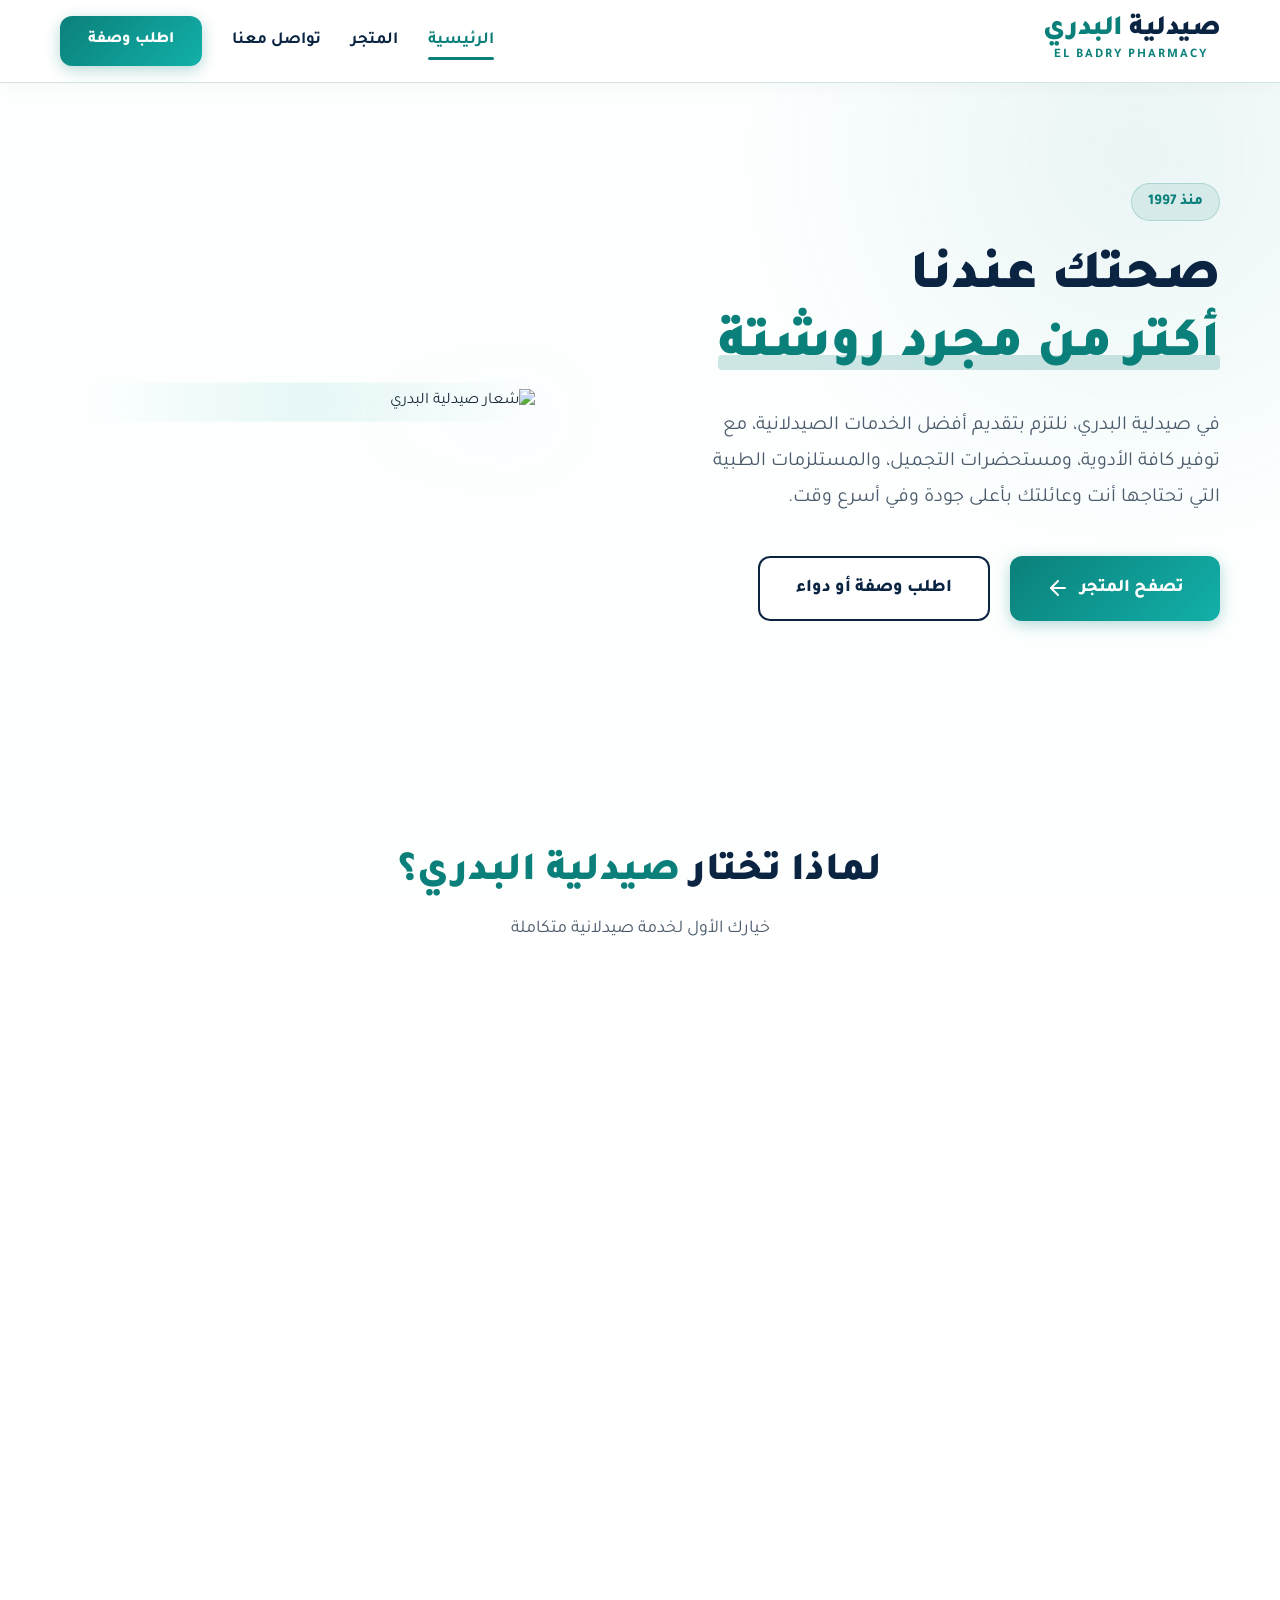
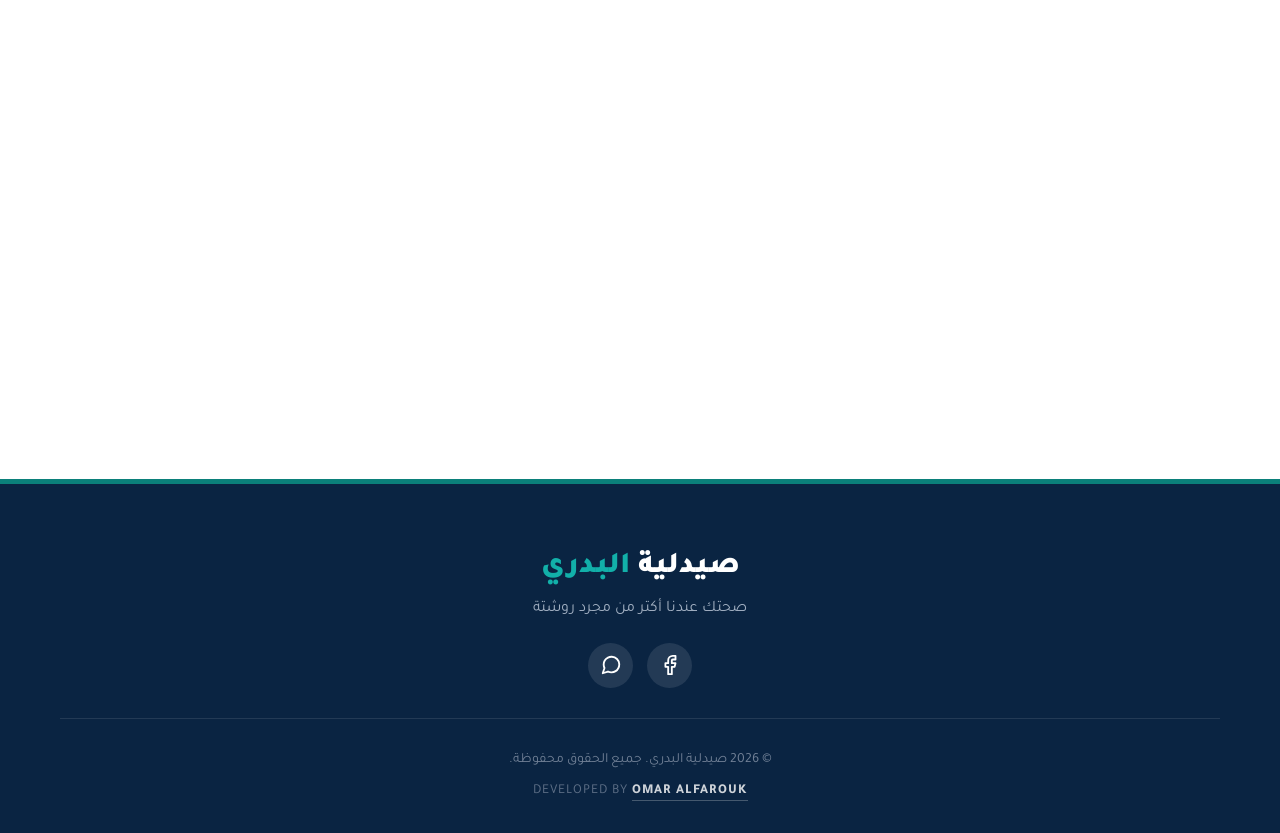
==== commit 6198302e: "انا ليسيس و سبيد انسايت" ====
--- a/index.html
+++ b/index.html
@@ -14,6 +14,16 @@
     <link rel="stylesheet" href="css/style.css?v=5">
     <meta name="description"
         content="صيدلية البدري هي خيارك الأول للرعاية الصحية والأدوية. صحتك عندنا أكتر من مجرد روشتة، منذ 1997. شارع بورسعيد امام مركز شرطة بلبيس.">
+    <!-- Vercel Analytics -->
+    <script>
+        window.va = window.va || function () { (window.vaq = window.vaq || []).push(arguments); };
+    </script>
+    <script defer src="/_vercel/insights/script.js"></script>
+    <!-- Vercel Speed Insights -->
+    <script>
+        window.si = window.si || function () { (window.siq = window.siq || []).push(arguments); };
+    </script>
+    <script defer src="/_vercel/speed-insights/script.js"></script>
 </head>
 
 <body>
@@ -22,16 +32,16 @@
     <header class="navbar">
         <div class="container">
             <div class="logo">
-                <a href="index.html">
+                <a href="/">
                     <h1>صيدلية <span>البدري</span></h1>
                     <span class="en-logo">EL BADRY PHARMACY</span>
                 </a>
             </div>
             <nav id="nav-links">
-                <a href="index.html" class="active">الرئيسية</a>
-                <a href="store.html">المتجر</a>
+                <a href="/" class="active">الرئيسية</a>
+                <a href="/store">المتجر</a>
                 <a href="#contact">تواصل معنا</a>
-                <a href="order.html" class="btn-primary pulse-btn">اطلب وصفة</a>
+                <a href="/order" class="btn-primary pulse-btn">اطلب وصفة</a>
             </nav>
         </div>
     </header>
@@ -45,7 +55,7 @@
                     <p>في صيدلية البدري، نلتزم بتقديم أفضل الخدمات الصيدلانية، مع توفير كافة الأدوية، ومستحضرات التجميل،
                         والمستلزمات الطبية التي تحتاجها أنت وعائلتك بأعلى جودة وفي أسرع وقت.</p>
                     <div class="actions">
-                        <a href="store.html" class="btn-primary btn-large shadow-hover">تصفح المتجر
+                        <a href="/store" class="btn-primary btn-large shadow-hover">تصفح المتجر
                             <svg xmlns="http://www.w3.org/2000/svg" width="24" height="24" viewBox="0 0 24 24"
                                 fill="none" stroke="currentColor" stroke-width="2" stroke-linecap="round"
                                 stroke-linejoin="round">
@@ -53,7 +63,7 @@
                                 <polyline points="12 5 5 12 12 19"></polyline>
                             </svg>
                         </a>
-                        <a href="order.html" class="btn-secondary btn-large">اطلب وصفة أو دواء</a>
+                        <a href="/order" class="btn-secondary btn-large">اطلب وصفة أو دواء</a>
                     </div>
                 </div>
                 <div class="image-content">
--- a/css/style.css
+++ b/css/style.css
@@ -33,6 +33,10 @@
     box-sizing: border-box;
     margin: 0;
     padding: 0;
+}
+
+input, select, textarea, button {
+    font-family: inherit;
 }
 
 html,
@@ -812,4 +816,188 @@
     .contact-info {
         padding: 40px 20px;
     }
+}
+
+/* Prescription Source Upload Modal */
+.modal-overlay {
+    position: fixed;
+    top: 0;
+    left: 0;
+    right: 0;
+    bottom: 0;
+    background: rgba(10, 36, 66, 0.55);
+    backdrop-filter: blur(10px);
+    -webkit-backdrop-filter: blur(10px);
+    display: flex;
+    align-items: center;
+    justify-content: center;
+    z-index: 9999;
+    opacity: 1;
+    transition: opacity 0.3s ease;
+}
+
+.modal-card {
+    background: var(--white);
+    border-radius: 20px;
+    width: 90%;
+    max-width: 440px;
+    padding: 35px 25px;
+    box-shadow: 0 20px 40px rgba(10, 36, 66, 0.15);
+    position: relative;
+    border: 1px solid rgba(255, 255, 255, 0.4);
+    animation: modalScaleUp 0.35s cubic-bezier(0.34, 1.56, 0.64, 1) forwards;
+    text-align: center;
+}
+
+@keyframes modalScaleUp {
+    from {
+        transform: scale(0.9) translateY(20px);
+        opacity: 0;
+    }
+    to {
+        transform: scale(1) translateY(0);
+        opacity: 1;
+    }
+}
+
+.modal-close-btn {
+    position: absolute;
+    top: 15px;
+    left: 20px;
+    background: none;
+    border: none;
+    font-size: 32px;
+    cursor: pointer;
+    color: var(--text-gray);
+    line-height: 1;
+    transition: all 0.2s;
+}
+
+.modal-close-btn:hover {
+    color: var(--error-color);
+    transform: scale(1.1);
+}
+
+.modal-title {
+    font-size: 22px;
+    font-weight: 800;
+    color: var(--secondary-color);
+    margin-bottom: 8px;
+    margin-top: 10px;
+}
+
+.modal-subtitle {
+    font-size: 15px;
+    color: var(--text-gray);
+    margin-bottom: 30px;
+}
+
+.modal-options {
+    display: flex;
+    gap: 20px;
+    justify-content: center;
+}
+
+.modal-option-card {
+    flex: 1;
+    display: flex;
+    flex-direction: column;
+    align-items: center;
+    gap: 15px;
+    padding: 25px 15px;
+    border-radius: 16px;
+    border: 2px solid var(--border-color);
+    background: var(--white);
+    cursor: pointer;
+    transition: all 0.3s cubic-bezier(0.4, 0, 0.2, 1);
+    outline: none;
+    font-family: inherit;
+}
+
+.modal-option-card:hover {
+    border-color: var(--primary-color);
+    background: rgba(11, 128, 122, 0.03);
+    transform: translateY(-5px);
+    box-shadow: 0 10px 25px rgba(11, 128, 122, 0.08);
+}
+
+.modal-option-card:focus {
+    border-color: var(--primary-color);
+    box-shadow: 0 0 0 4px rgba(11, 128, 122, 0.15);
+}
+
+.option-icon {
+    width: 65px;
+    height: 65px;
+    border-radius: 50%;
+    background: rgba(11, 128, 122, 0.08);
+    display: flex;
+    align-items: center;
+    justify-content: center;
+    color: var(--primary-color);
+    transition: all 0.3s ease;
+}
+
+.modal-option-card:hover .option-icon {
+    background: var(--primary-color);
+    color: var(--white);
+    transform: scale(1.1);
+}
+
+.option-label {
+    font-size: 14px;
+    font-weight: 700;
+    color: var(--secondary-color);
+    transition: color 0.3s;
+}
+
+.modal-option-card:hover .option-label {
+    color: var(--primary-color);
+}
+
+@media (max-width: 480px) {
+    .modal-options {
+        flex-direction: column;
+        gap: 15px;
+    }
+    
+    .modal-card {
+        padding: 30px 20px;
+    }
+    
+    .modal-option-card {
+        flex-direction: row;
+        padding: 15px 20px;
+        gap: 20px;
+        justify-content: flex-start;
+    }
+    
+    .option-icon {
+        width: 50px;
+        height: 50px;
+    }
+    
+    .option-label {
+        font-size: 15px;
+        text-align: right;
+    }
+}
+
+/* Custom Cropper Styles to match El Badry Pharmacy branding */
+.cropper-line, .cropper-point {
+    background-color: var(--primary-color) !important;
+}
+.cropper-view-box {
+    outline: 2px solid var(--primary-color) !important;
+    outline-color: var(--primary-color) !important;
+}
+.cropper-bg {
+    background-image: none !important;
+    background-color: #eaeff2 !important;
+}
+.cropper-container {
+    direction: ltr !important; /* Cropper.js math works in LTR coordinate space */
+}
+.cropper-modal {
+    background-color: rgba(10, 36, 66, 0.4) !important;
 }
